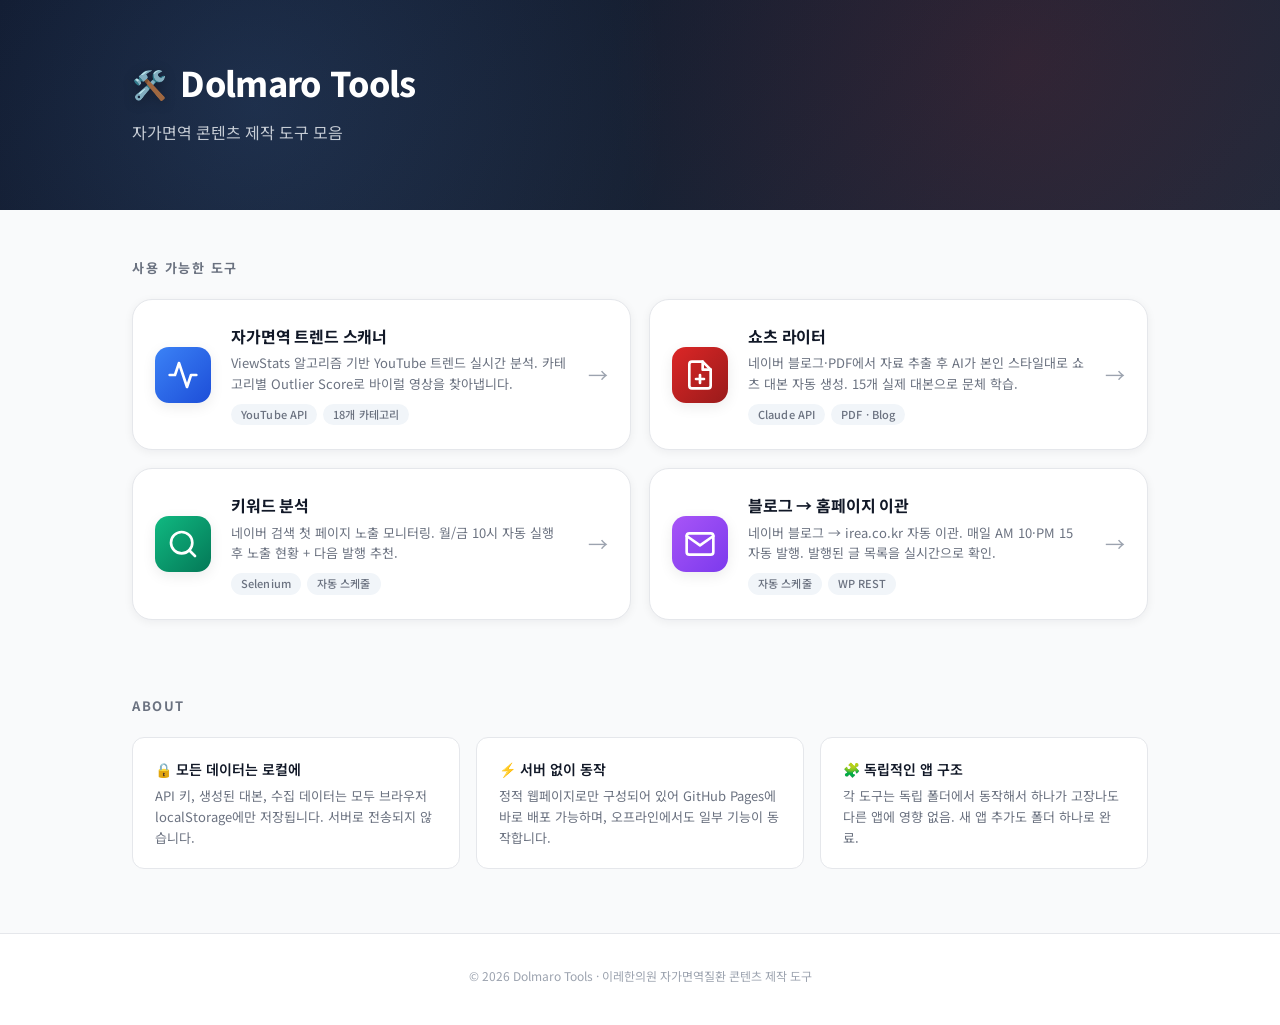
==== index.html @ 262eefbe "blog-migrator: live post list + help section Fetches published posts from irea.co.kr WP REST API (ca" ====
<!DOCTYPE html>
<html lang="ko">
<head>
  <meta charset="UTF-8">
  <meta name="viewport" content="width=device-width, initial-scale=1.0">
  <title>Dolmaro Tools — 자가면역 콘텐츠 제작 도구 모음</title>
  <meta name="description" content="이레한의원 콘텐츠 제작을 위한 웹 도구 허브. 트렌드 분석, 대본 생성, 키워드 분석, 블로그 이관.">
  <meta name="theme-color" content="#0f172a">
  <link rel="icon" type="image/png" href="icons/favicon.png">
  <link rel="stylesheet" href="css/hub.css">
  <link href="https://fonts.googleapis.com/css2?family=Noto+Sans+KR:wght@300;400;500;600;700;800&display=swap" rel="stylesheet">
</head>
<body>
  <header class="hub-header">
    <div class="hub-container">
      <h1 class="hub-brand">
        <span class="brand-mark">🛠️</span>
        Dolmaro Tools
      </h1>
      <p class="hub-tagline">자가면역 콘텐츠 제작 도구 모음</p>
    </div>
  </header>

  <main class="hub-main">
    <div class="hub-container">
      <section class="apps-section">
        <h2 class="section-title">사용 가능한 도구</h2>
        <div class="apps-grid">

          <!-- Trend Scanner -->
          <a href="apps/trend-scanner/" class="app-card" data-accent="blue">
            <div class="card-icon" style="background: linear-gradient(135deg, #3b82f6, #1d4ed8);">
              <svg width="32" height="32" viewBox="0 0 24 24" fill="none" stroke="white" stroke-width="2" stroke-linecap="round" stroke-linejoin="round">
                <polyline points="22 12 18 12 15 21 9 3 6 12 2 12"/>
              </svg>
            </div>
            <div class="card-body">
              <h3 class="card-title">자가면역 트렌드 스캐너</h3>
              <p class="card-desc">ViewStats 알고리즘 기반 YouTube 트렌드 실시간 분석. 카테고리별 Outlier Score로 바이럴 영상을 찾아냅니다.</p>
              <div class="card-meta">
                <span class="tag">YouTube API</span>
                <span class="tag">18개 카테고리</span>
              </div>
            </div>
            <div class="card-arrow">→</div>
          </a>

          <!-- Shorts Writer -->
          <a href="apps/shorts-writer/" class="app-card" data-accent="red">
            <div class="card-icon" style="background: linear-gradient(135deg, #dc2626, #991b1b);">
              <svg width="32" height="32" viewBox="0 0 24 24" fill="none" stroke="white" stroke-width="2" stroke-linecap="round" stroke-linejoin="round">
                <path d="M14 2H6a2 2 0 00-2 2v16a2 2 0 002 2h12a2 2 0 002-2V8z"/>
                <polyline points="14 2 14 8 20 8"/>
                <line x1="12" y1="18" x2="12" y2="12"/>
                <line x1="9" y1="15" x2="15" y2="15"/>
              </svg>
            </div>
            <div class="card-body">
              <h3 class="card-title">쇼츠 라이터</h3>
              <p class="card-desc">네이버 블로그·PDF에서 자료 추출 후 AI가 본인 스타일대로 쇼츠 대본 자동 생성. 15개 실제 대본으로 문체 학습.</p>
              <div class="card-meta">
                <span class="tag">Claude API</span>
                <span class="tag">PDF · Blog</span>
              </div>
            </div>
            <div class="card-arrow">→</div>
          </a>

          <!-- Keyword Analyzer -->
          <a href="apps/keyword-analyzer/" class="app-card" data-accent="green">
            <div class="card-icon" style="background: linear-gradient(135deg, #10b981, #047857);">
              <svg width="32" height="32" viewBox="0 0 24 24" fill="none" stroke="white" stroke-width="2" stroke-linecap="round" stroke-linejoin="round">
                <circle cx="11" cy="11" r="8"/>
                <line x1="21" y1="21" x2="16.65" y2="16.65"/>
              </svg>
            </div>
            <div class="card-body">
              <h3 class="card-title">키워드 분석</h3>
              <p class="card-desc">네이버 검색 첫 페이지 노출 모니터링. 월/금 10시 자동 실행 후 노출 현황 + 다음 발행 추천.</p>
              <div class="card-meta">
                <span class="tag">Selenium</span>
                <span class="tag">자동 스케줄</span>
              </div>
            </div>
            <div class="card-arrow">→</div>
          </a>

          <!-- Blog Migrator -->
          <a href="apps/blog-migrator/" class="app-card" data-accent="purple">
            <div class="card-icon" style="background: linear-gradient(135deg, #a855f7, #7c3aed);">
              <svg width="32" height="32" viewBox="0 0 24 24" fill="none" stroke="white" stroke-width="2" stroke-linecap="round" stroke-linejoin="round">
                <path d="M4 4h16c1.1 0 2 .9 2 2v12c0 1.1-.9 2-2 2H4c-1.1 0-2-.9-2-2V6c0-1.1.9-2 2-2z"/>
                <polyline points="22,6 12,13 2,6"/>
              </svg>
            </div>
            <div class="card-body">
              <h3 class="card-title">블로그 → 홈페이지 이관</h3>
              <p class="card-desc">네이버 블로그 → irea.co.kr 자동 이관. 매일 AM 10·PM 15 자동 발행. 발행된 글 목록을 실시간으로 확인.</p>
              <div class="card-meta">
                <span class="tag">자동 스케줄</span>
                <span class="tag">WP REST</span>
              </div>
            </div>
            <div class="card-arrow">→</div>
          </a>

        </div>
      </section>

      <section class="info-section">
        <h2 class="section-title">About</h2>
        <div class="info-grid">
          <div class="info-item">
            <h4>🔒 모든 데이터는 로컬에</h4>
            <p>API 키, 생성된 대본, 수집 데이터는 모두 브라우저 localStorage에만 저장됩니다. 서버로 전송되지 않습니다.</p>
          </div>
          <div class="info-item">
            <h4>⚡ 서버 없이 동작</h4>
            <p>정적 웹페이지로만 구성되어 있어 GitHub Pages에 바로 배포 가능하며, 오프라인에서도 일부 기능이 동작합니다.</p>
          </div>
          <div class="info-item">
            <h4>🧩 독립적인 앱 구조</h4>
            <p>각 도구는 독립 폴더에서 동작해서 하나가 고장나도 다른 앱에 영향 없음. 새 앱 추가도 폴더 하나로 완료.</p>
          </div>
        </div>
      </section>
    </div>
  </main>

  <footer class="hub-footer">
    <div class="hub-container">
      <p>© 2026 Dolmaro Tools · 이레한의원 자가면역질환 콘텐츠 제작 도구</p>
    </div>
  </footer>

  <script>
    // Unregister any root-scope service worker left over from the old
    // shorts-writer-web / trend-scanner deployments (each app now runs its own
    // SW inside its own subfolder — the hub itself doesn't need one).
    if ('serviceWorker' in navigator) {
      navigator.serviceWorker.getRegistrations().then(regs => {
        for (const r of regs) {
          if (r.scope.replace(location.origin, '') === '/') r.unregister();
        }
      });
    }
  </script>
</body>
</html>
---- css/hub.css ----
/* ============================================================
   Dolmaro Tools — Hub Page
   ============================================================ */

* { box-sizing: border-box; margin: 0; padding: 0; }

:root {
  --bg: #ffffff;
  --bg-soft: #f9fafb;
  --bg-alt: #f1f5f9;
  --text: #111827;
  --text-muted: #6b7280;
  --text-light: #9ca3af;
  --border: #e5e7eb;
  --header-bg: #0f172a;
  --header-text: #f1f5f9;
  --header-accent: #60a5fa;
  --radius: 12px;
  --radius-lg: 20px;
  --shadow-card: 0 2px 10px rgba(15, 23, 42, 0.06);
  --shadow-card-hover: 0 12px 40px rgba(15, 23, 42, 0.12);
}

html, body {
  font-family: 'Noto Sans KR', -apple-system, BlinkMacSystemFont, sans-serif;
  color: var(--text);
  background: var(--bg-soft);
  line-height: 1.6;
  -webkit-font-smoothing: antialiased;
}

a { color: inherit; text-decoration: none; }
a:hover { text-decoration: none; }

/* ------------------------------------------------------------
   Container
   ------------------------------------------------------------ */
.hub-container {
  max-width: 1080px;
  margin: 0 auto;
  padding: 0 32px;
}

/* ------------------------------------------------------------
   Header
   ------------------------------------------------------------ */
.hub-header {
  background: linear-gradient(135deg, #0f172a 0%, #1e293b 100%);
  color: var(--header-text);
  padding: 56px 0 64px;
  position: relative;
  overflow: hidden;
}
.hub-header::before {
  content: "";
  position: absolute;
  inset: 0;
  background:
    radial-gradient(circle at 20% 50%, rgba(96, 165, 250, 0.15) 0%, transparent 40%),
    radial-gradient(circle at 80% 30%, rgba(220, 38, 38, 0.12) 0%, transparent 40%);
  pointer-events: none;
}
.hub-header > * { position: relative; z-index: 1; }

.hub-brand {
  font-size: 34px;
  font-weight: 800;
  letter-spacing: -0.02em;
  display: inline-flex;
  align-items: center;
  gap: 14px;
  color: #fff;
}
.brand-mark {
  font-size: 28px;
  filter: drop-shadow(0 2px 6px rgba(0, 0, 0, 0.3));
}
.hub-tagline {
  margin-top: 10px;
  font-size: 16px;
  color: rgba(241, 245, 249, 0.8);
  font-weight: 400;
}

/* ------------------------------------------------------------
   Main
   ------------------------------------------------------------ */
.hub-main {
  padding: 48px 0 64px;
  min-height: 60vh;
}

.section-title {
  font-size: 13px;
  font-weight: 700;
  text-transform: uppercase;
  letter-spacing: 0.12em;
  color: var(--text-muted);
  margin-bottom: 20px;
}

.apps-section { margin-bottom: 56px; }

/* ------------------------------------------------------------
   App Cards Grid
   ------------------------------------------------------------ */
.apps-grid {
  display: grid;
  grid-template-columns: repeat(auto-fill, minmax(340px, 1fr));
  gap: 18px;
}

.app-card {
  display: grid;
  grid-template-columns: auto 1fr auto;
  align-items: center;
  gap: 20px;
  padding: 24px 22px;
  background: var(--bg);
  border: 1px solid var(--border);
  border-radius: var(--radius-lg);
  box-shadow: var(--shadow-card);
  transition: all 0.2s ease;
  cursor: pointer;
  position: relative;
  overflow: hidden;
}

.app-card::before {
  content: "";
  position: absolute;
  left: 0; top: 0; bottom: 0;
  width: 4px;
  background: transparent;
  transition: background 0.2s;
}

.app-card:hover {
  transform: translateY(-3px);
  box-shadow: var(--shadow-card-hover);
  border-color: transparent;
}

.app-card[data-accent="blue"]:hover::before { background: #3b82f6; }
.app-card[data-accent="red"]:hover::before { background: #dc2626; }
.app-card[data-accent="green"]:hover::before { background: #10b981; }
.app-card[data-accent="purple"]:hover::before { background: #a855f7; }

.app-card.coming-soon {
  opacity: 0.6;
  cursor: not-allowed;
  pointer-events: auto;
}
.app-card.coming-soon:hover {
  transform: none;
  box-shadow: var(--shadow-card);
}

.card-icon {
  width: 56px;
  height: 56px;
  border-radius: 14px;
  display: flex;
  align-items: center;
  justify-content: center;
  flex-shrink: 0;
  box-shadow: 0 4px 14px rgba(0, 0, 0, 0.08);
}

.card-body { min-width: 0; }

.card-title {
  font-size: 16px;
  font-weight: 700;
  color: var(--text);
  margin-bottom: 4px;
  letter-spacing: -0.01em;
}

.card-desc {
  font-size: 13px;
  color: var(--text-muted);
  line-height: 1.55;
  margin-bottom: 10px;
}

.card-meta {
  display: flex;
  gap: 6px;
  flex-wrap: wrap;
}

.tag {
  display: inline-block;
  padding: 2px 10px;
  font-size: 11px;
  font-weight: 500;
  background: var(--bg-alt);
  color: var(--text-muted);
  border-radius: 100px;
  letter-spacing: 0.01em;
}

.app-card.coming-soon .tag {
  background: #fef3c7;
  color: #92400e;
}

.card-arrow {
  font-size: 20px;
  color: var(--text-light);
  transition: color 0.2s, transform 0.2s;
  flex-shrink: 0;
}
.app-card:hover .card-arrow {
  color: var(--text);
  transform: translateX(4px);
}
.app-card.coming-soon:hover .card-arrow {
  transform: none;
  color: var(--text-light);
}

/* ------------------------------------------------------------
   Info Section
   ------------------------------------------------------------ */
.info-section {
  padding-top: 20px;
}

.info-grid {
  display: grid;
  grid-template-columns: repeat(auto-fit, minmax(260px, 1fr));
  gap: 16px;
}

.info-item {
  padding: 20px 22px;
  background: var(--bg);
  border: 1px solid var(--border);
  border-radius: var(--radius);
}

.info-item h4 {
  font-size: 14px;
  font-weight: 600;
  margin-bottom: 6px;
  color: var(--text);
}

.info-item p {
  font-size: 13px;
  color: var(--text-muted);
  line-height: 1.6;
}

/* ------------------------------------------------------------
   Footer
   ------------------------------------------------------------ */
.hub-footer {
  padding: 32px 0 40px;
  border-top: 1px solid var(--border);
  background: var(--bg);
}
.hub-footer p {
  font-size: 12px;
  color: var(--text-light);
  text-align: center;
}

/* ------------------------------------------------------------
   Back-to-hub link (used on each app's index.html)
   ------------------------------------------------------------ */
.back-to-hub {
  position: fixed;
  top: 14px;
  left: 14px;
  z-index: 80;
  display: inline-flex;
  align-items: center;
  gap: 6px;
  padding: 8px 14px;
  background: rgba(15, 23, 42, 0.92);
  color: #fff;
  border-radius: 100px;
  font-size: 12px;
  font-weight: 500;
  box-shadow: 0 4px 14px rgba(0, 0, 0, 0.15);
  backdrop-filter: blur(6px);
  text-decoration: none;
  transition: all 0.15s;
  opacity: 0.85;
}
.back-to-hub:hover {
  opacity: 1;
  transform: translateX(-2px);
  text-decoration: none;
}

/* ------------------------------------------------------------
   Responsive
   ------------------------------------------------------------ */
@media (max-width: 640px) {
  .hub-container { padding: 0 20px; }
  .hub-header { padding: 36px 0 44px; }
  .hub-brand { font-size: 26px; }
  .hub-tagline { font-size: 14px; }
  .apps-grid { grid-template-columns: 1fr; }
  .app-card { padding: 18px 16px; gap: 14px; }
  .card-icon { width: 48px; height: 48px; }
  .card-title { font-size: 15px; }
  .card-desc { font-size: 12px; }
}
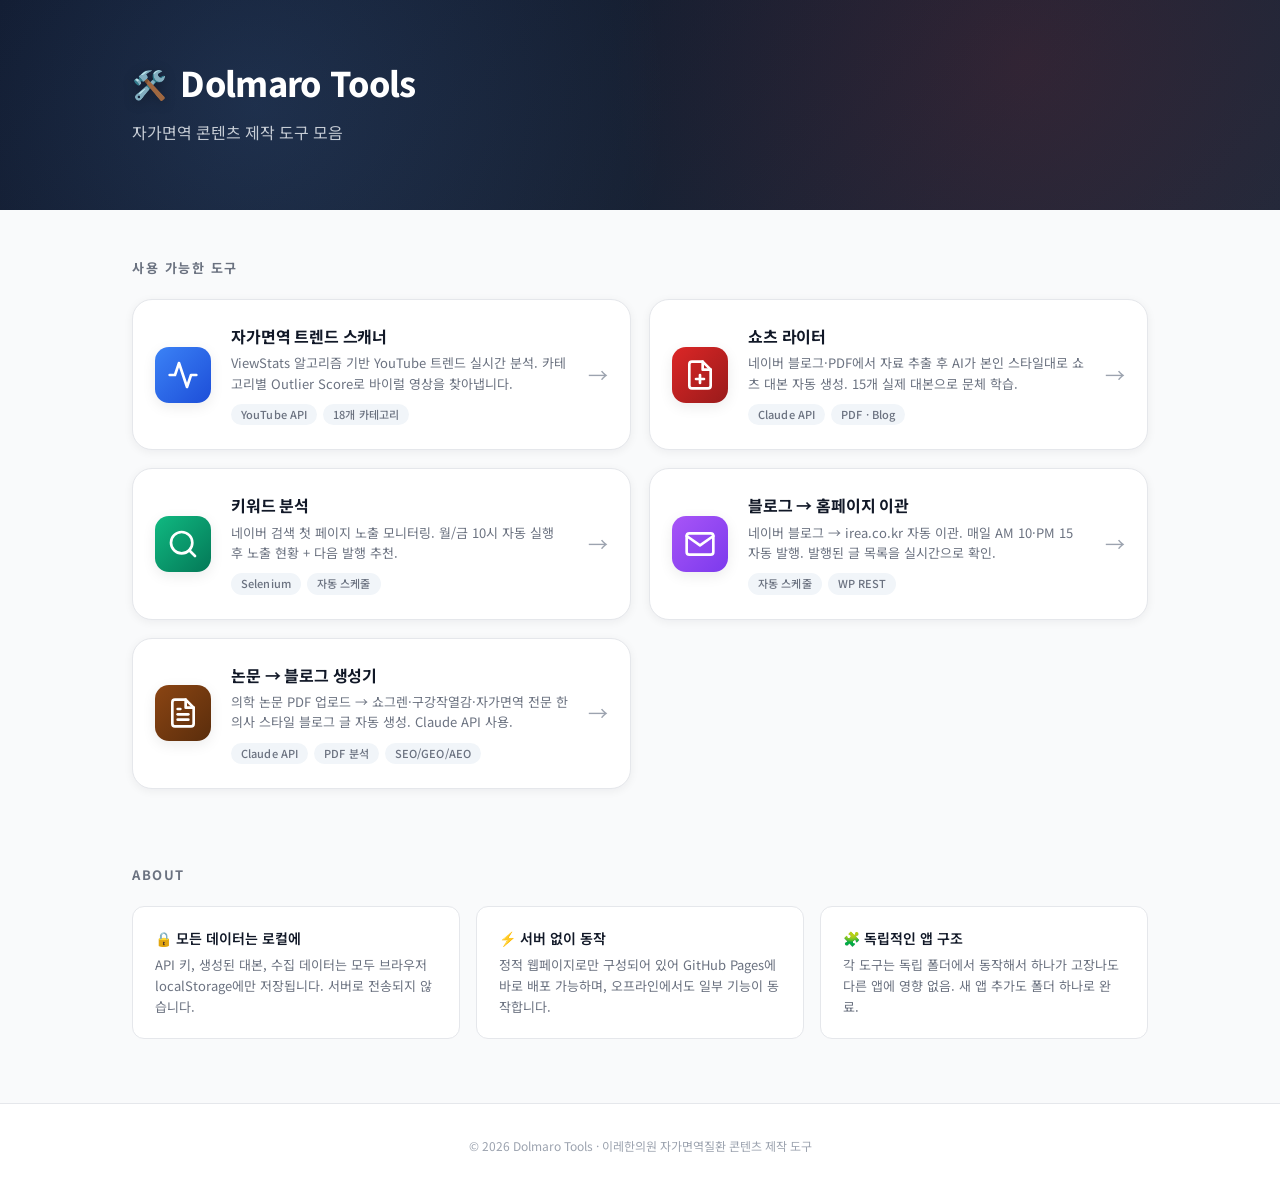
==== commit b5e05574: "blog-generator: port Claude.ai artifact to dolmaro-tools Brings the user's 논문 → 한의학 블로그 생성기 React ar" ====
--- a/index.html
+++ b/index.html
@@ -104,6 +104,29 @@
             <div class="card-arrow">→</div>
           </a>
 
+          <!-- Blog Generator -->
+          <a href="apps/blog-generator/" class="app-card" data-accent="brown">
+            <div class="card-icon" style="background: linear-gradient(135deg, #8b4513, #5a2d0c);">
+              <svg width="32" height="32" viewBox="0 0 24 24" fill="none" stroke="white" stroke-width="2" stroke-linecap="round" stroke-linejoin="round">
+                <path d="M14 2H6a2 2 0 0 0-2 2v16a2 2 0 0 0 2 2h12a2 2 0 0 0 2-2V8z"/>
+                <polyline points="14 2 14 8 20 8"/>
+                <line x1="16" y1="13" x2="8" y2="13"/>
+                <line x1="16" y1="17" x2="8" y2="17"/>
+                <polyline points="10 9 9 9 8 9"/>
+              </svg>
+            </div>
+            <div class="card-body">
+              <h3 class="card-title">논문 → 블로그 생성기</h3>
+              <p class="card-desc">의학 논문 PDF 업로드 → 쇼그렌·구강작열감·자가면역 전문 한의사 스타일 블로그 글 자동 생성. Claude API 사용.</p>
+              <div class="card-meta">
+                <span class="tag">Claude API</span>
+                <span class="tag">PDF 분석</span>
+                <span class="tag">SEO/GEO/AEO</span>
+              </div>
+            </div>
+            <div class="card-arrow">→</div>
+          </a>
+
         </div>
       </section>
 
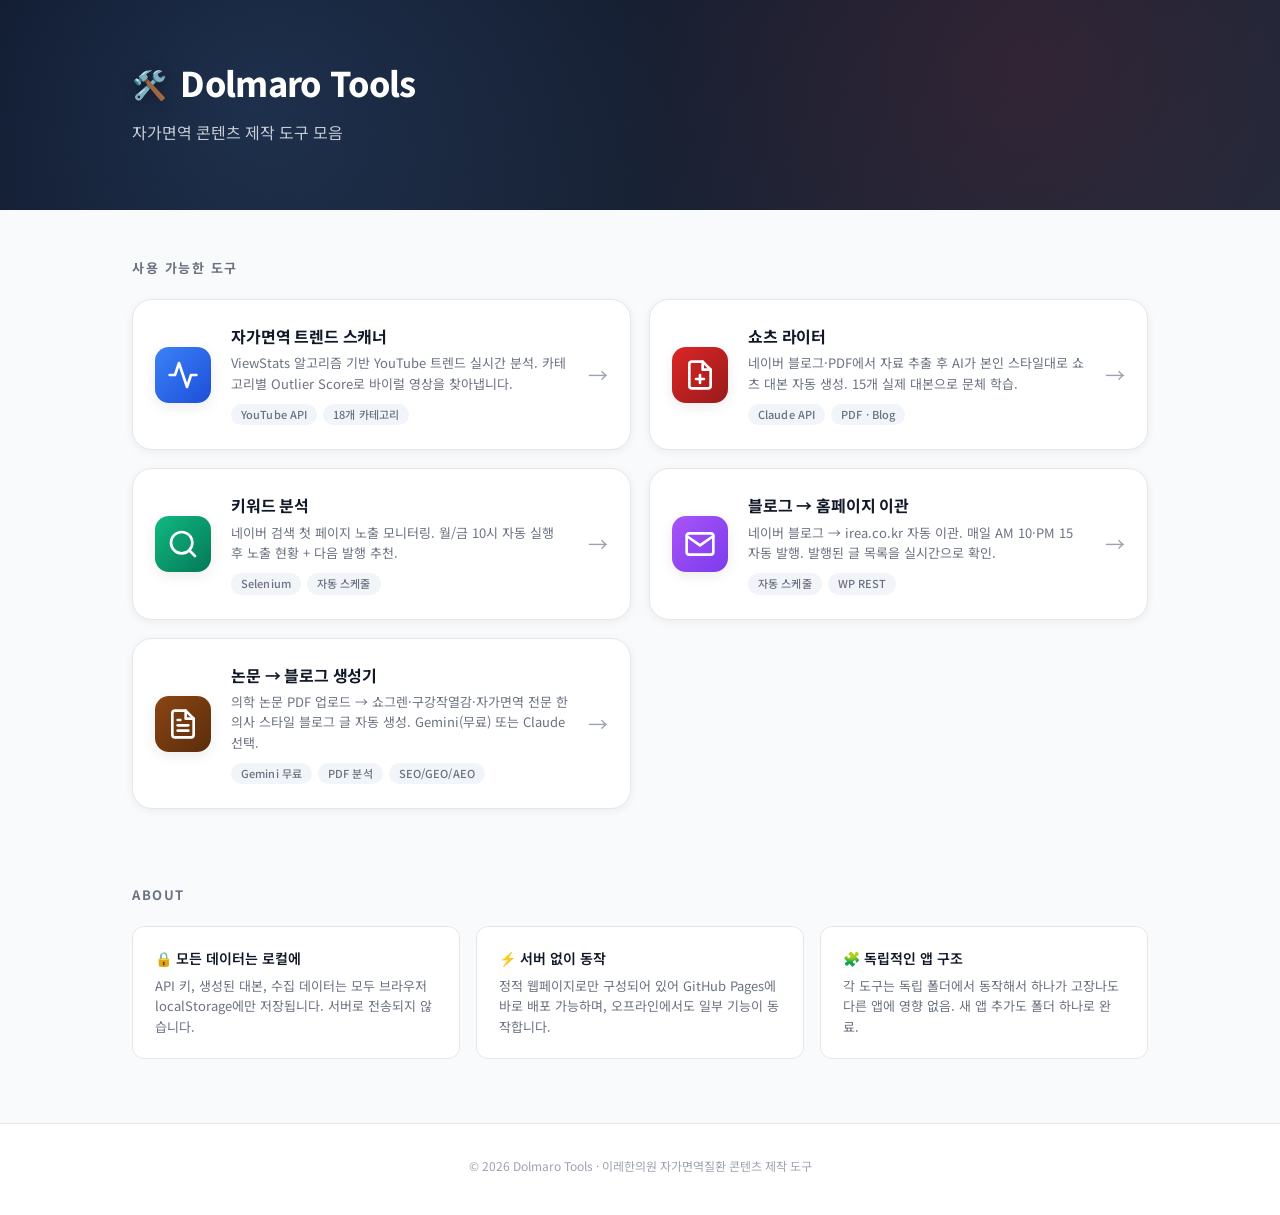
==== commit 4b077093: "blog-generator: add Gemini 2.5 Pro as free-tier provider User asked to avoid paid API calls. Added G" ====
--- a/index.html
+++ b/index.html
@@ -117,9 +117,9 @@
             </div>
             <div class="card-body">
               <h3 class="card-title">논문 → 블로그 생성기</h3>
-              <p class="card-desc">의학 논문 PDF 업로드 → 쇼그렌·구강작열감·자가면역 전문 한의사 스타일 블로그 글 자동 생성. Claude API 사용.</p>
+              <p class="card-desc">의학 논문 PDF 업로드 → 쇼그렌·구강작열감·자가면역 전문 한의사 스타일 블로그 글 자동 생성. Gemini(무료) 또는 Claude 선택.</p>
               <div class="card-meta">
-                <span class="tag">Claude API</span>
+                <span class="tag">Gemini 무료</span>
                 <span class="tag">PDF 분석</span>
                 <span class="tag">SEO/GEO/AEO</span>
               </div>
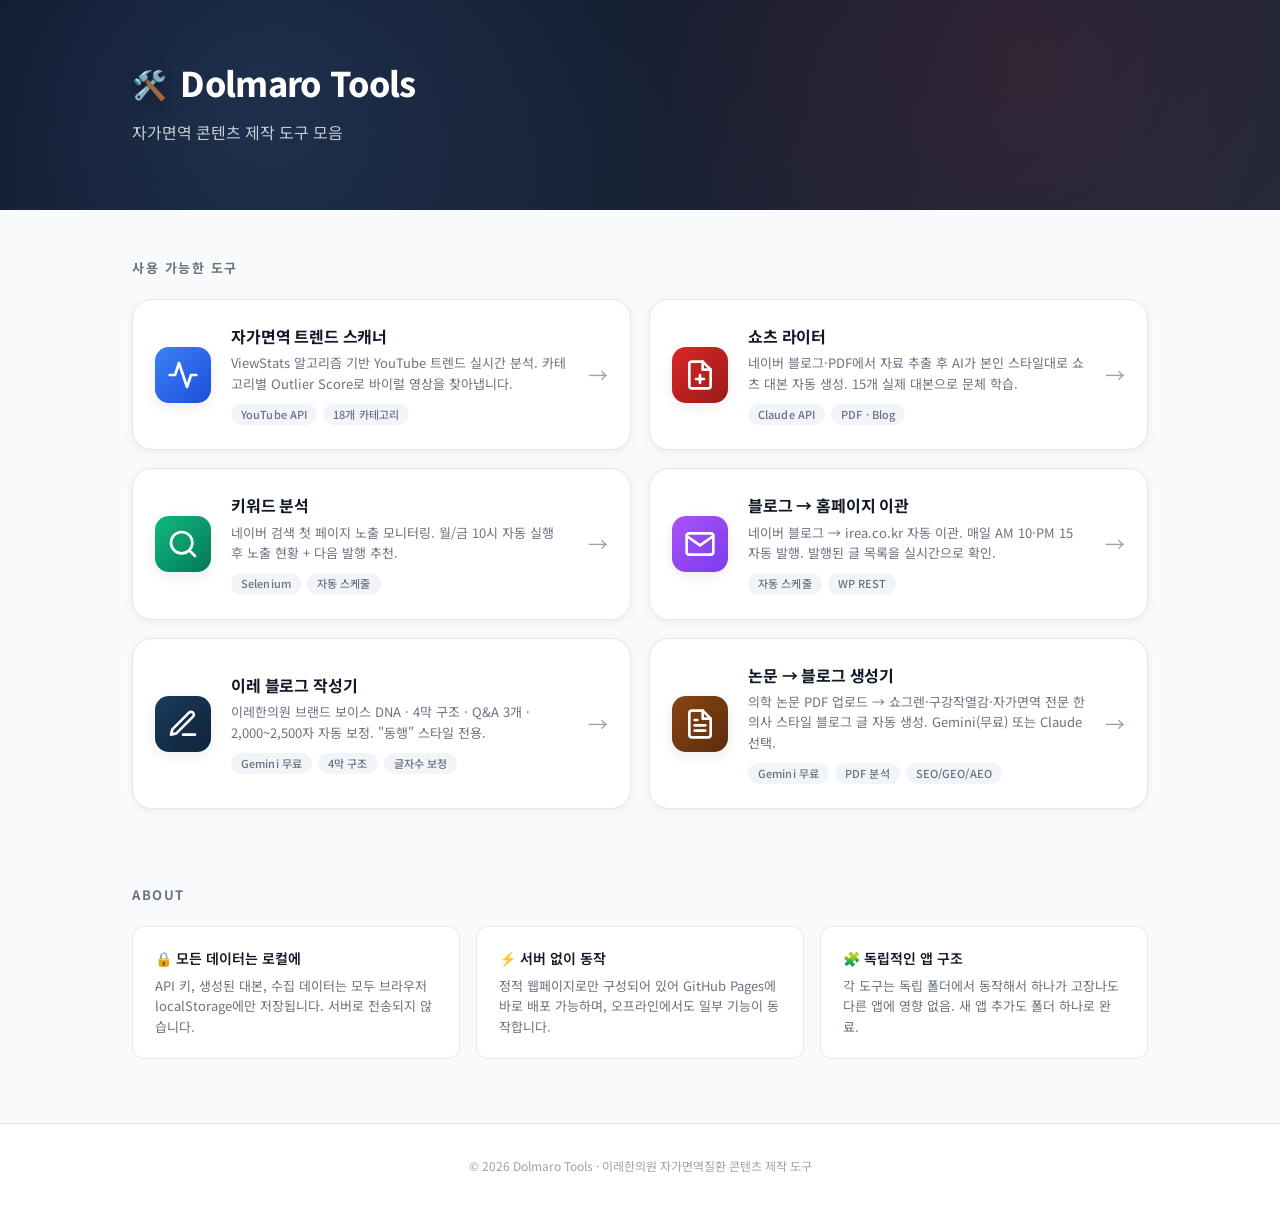
==== commit a93dcc26: "blog-writer: port 이레 브랜드 보이스 generator (second variant) Second research-paper-to-blog app, distinct " ====
--- a/index.html
+++ b/index.html
@@ -104,6 +104,26 @@
             <div class="card-arrow">→</div>
           </a>
 
+          <!-- Blog Writer (Irea brand voice) -->
+          <a href="apps/blog-writer/" class="app-card" data-accent="navy">
+            <div class="card-icon" style="background: linear-gradient(135deg, #1a3a5c, #0f2438);">
+              <svg width="32" height="32" viewBox="0 0 24 24" fill="none" stroke="white" stroke-width="2" stroke-linecap="round" stroke-linejoin="round">
+                <path d="M12 20h9"/>
+                <path d="M16.5 3.5a2.121 2.121 0 0 1 3 3L7 19l-4 1 1-4L16.5 3.5z"/>
+              </svg>
+            </div>
+            <div class="card-body">
+              <h3 class="card-title">이레 블로그 작성기</h3>
+              <p class="card-desc">이레한의원 브랜드 보이스 DNA · 4막 구조 · Q&A 3개 · 2,000~2,500자 자동 보정. "동행" 스타일 전용.</p>
+              <div class="card-meta">
+                <span class="tag">Gemini 무료</span>
+                <span class="tag">4막 구조</span>
+                <span class="tag">글자수 보정</span>
+              </div>
+            </div>
+            <div class="card-arrow">→</div>
+          </a>
+
           <!-- Blog Generator -->
           <a href="apps/blog-generator/" class="app-card" data-accent="brown">
             <div class="card-icon" style="background: linear-gradient(135deg, #8b4513, #5a2d0c);">
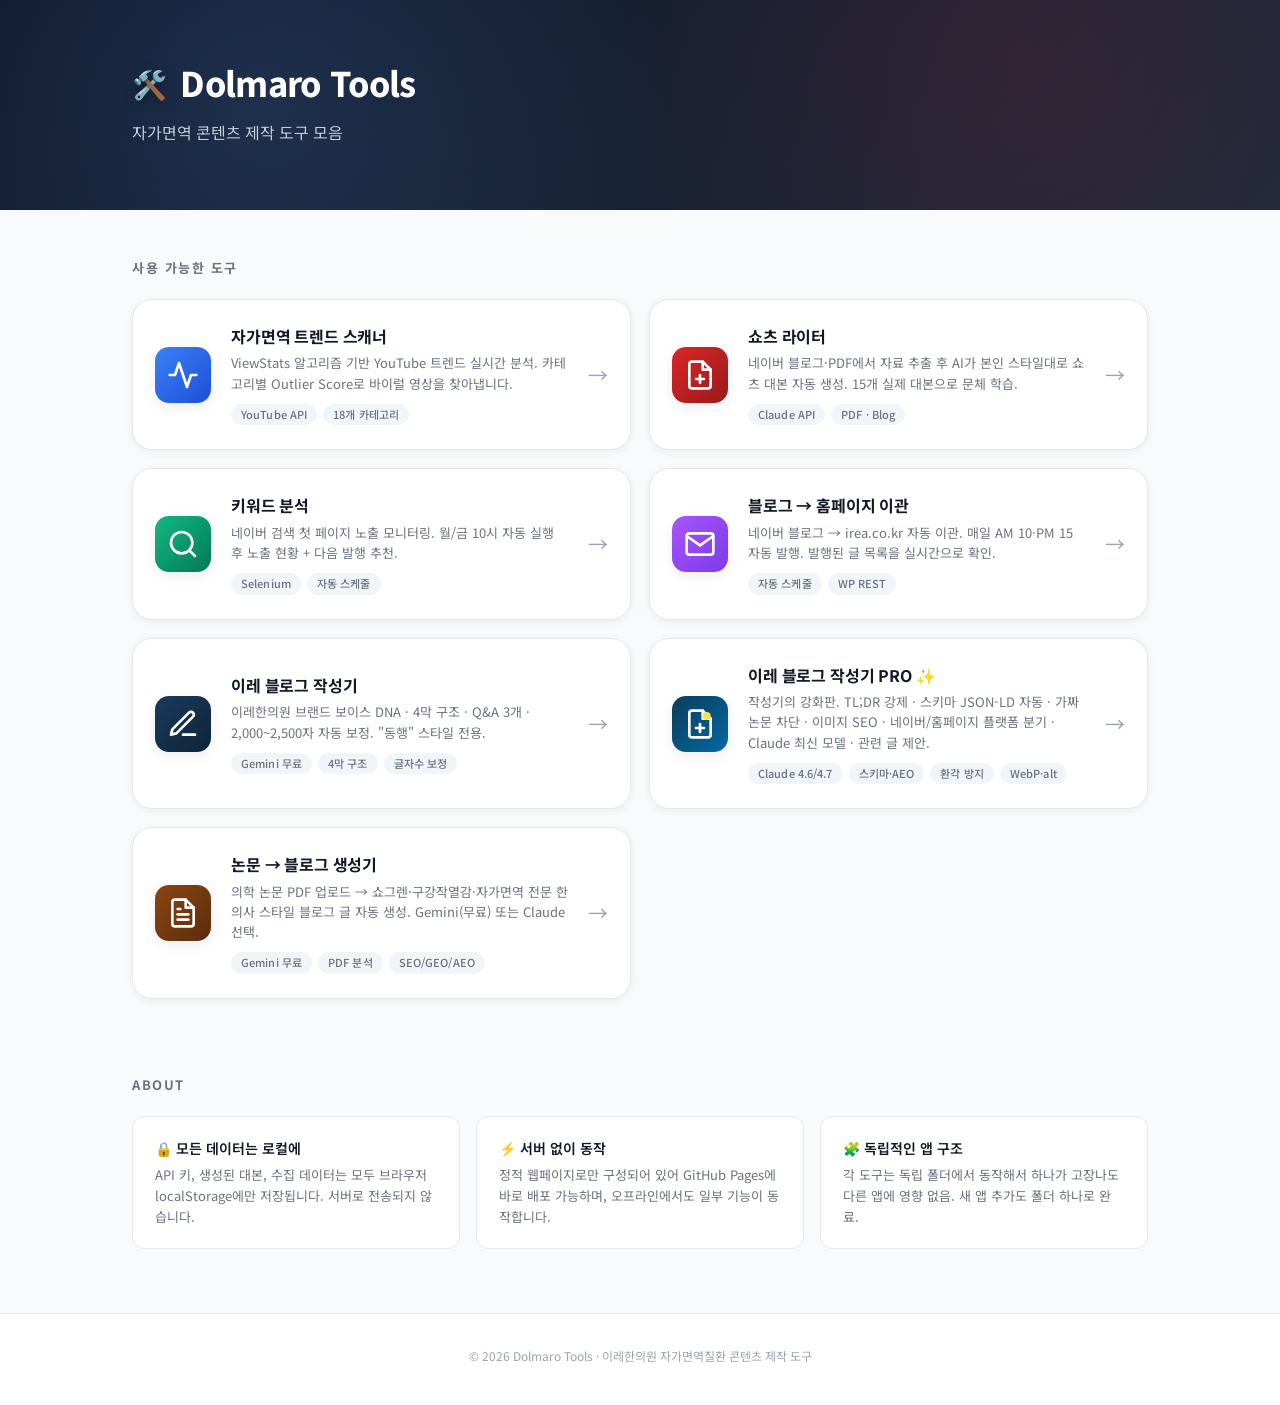
==== commit 2b921ceb: "blog-writer-pro: new app with SEO/AEO/GEO upgrades - TL;DR block + FAQPage/MedicalWebPage/Breadcrumb" ====
--- a/index.html
+++ b/index.html
@@ -124,6 +124,30 @@
             <div class="card-arrow">→</div>
           </a>
 
+          <!-- Blog Writer PRO -->
+          <a href="apps/blog-writer-pro/" class="app-card" data-accent="navy">
+            <div class="card-icon" style="background: linear-gradient(135deg, #0b3d5c, #0369a1);">
+              <svg width="32" height="32" viewBox="0 0 24 24" fill="none" stroke="white" stroke-width="2" stroke-linecap="round" stroke-linejoin="round">
+                <path d="M14 2H6a2 2 0 0 0-2 2v16a2 2 0 0 0 2 2h12a2 2 0 0 0 2-2V8z"/>
+                <polyline points="14 2 14 8 20 8"/>
+                <line x1="12" y1="18" x2="12" y2="12"/>
+                <line x1="9" y1="15" x2="15" y2="15"/>
+                <circle cx="17" cy="6" r="3" fill="#fde047" stroke="none"/>
+              </svg>
+            </div>
+            <div class="card-body">
+              <h3 class="card-title">이레 블로그 작성기 PRO ✨</h3>
+              <p class="card-desc">작성기의 강화판. TL;DR 강제 · 스키마 JSON-LD 자동 · 가짜 논문 차단 · 이미지 SEO · 네이버/홈페이지 플랫폼 분기 · Claude 최신 모델 · 관련 글 제안.</p>
+              <div class="card-meta">
+                <span class="tag">Claude 4.6/4.7</span>
+                <span class="tag">스키마·AEO</span>
+                <span class="tag">환각 방지</span>
+                <span class="tag">WebP·alt</span>
+              </div>
+            </div>
+            <div class="card-arrow">→</div>
+          </a>
+
           <!-- Blog Generator -->
           <a href="apps/blog-generator/" class="app-card" data-accent="brown">
             <div class="card-icon" style="background: linear-gradient(135deg, #8b4513, #5a2d0c);">
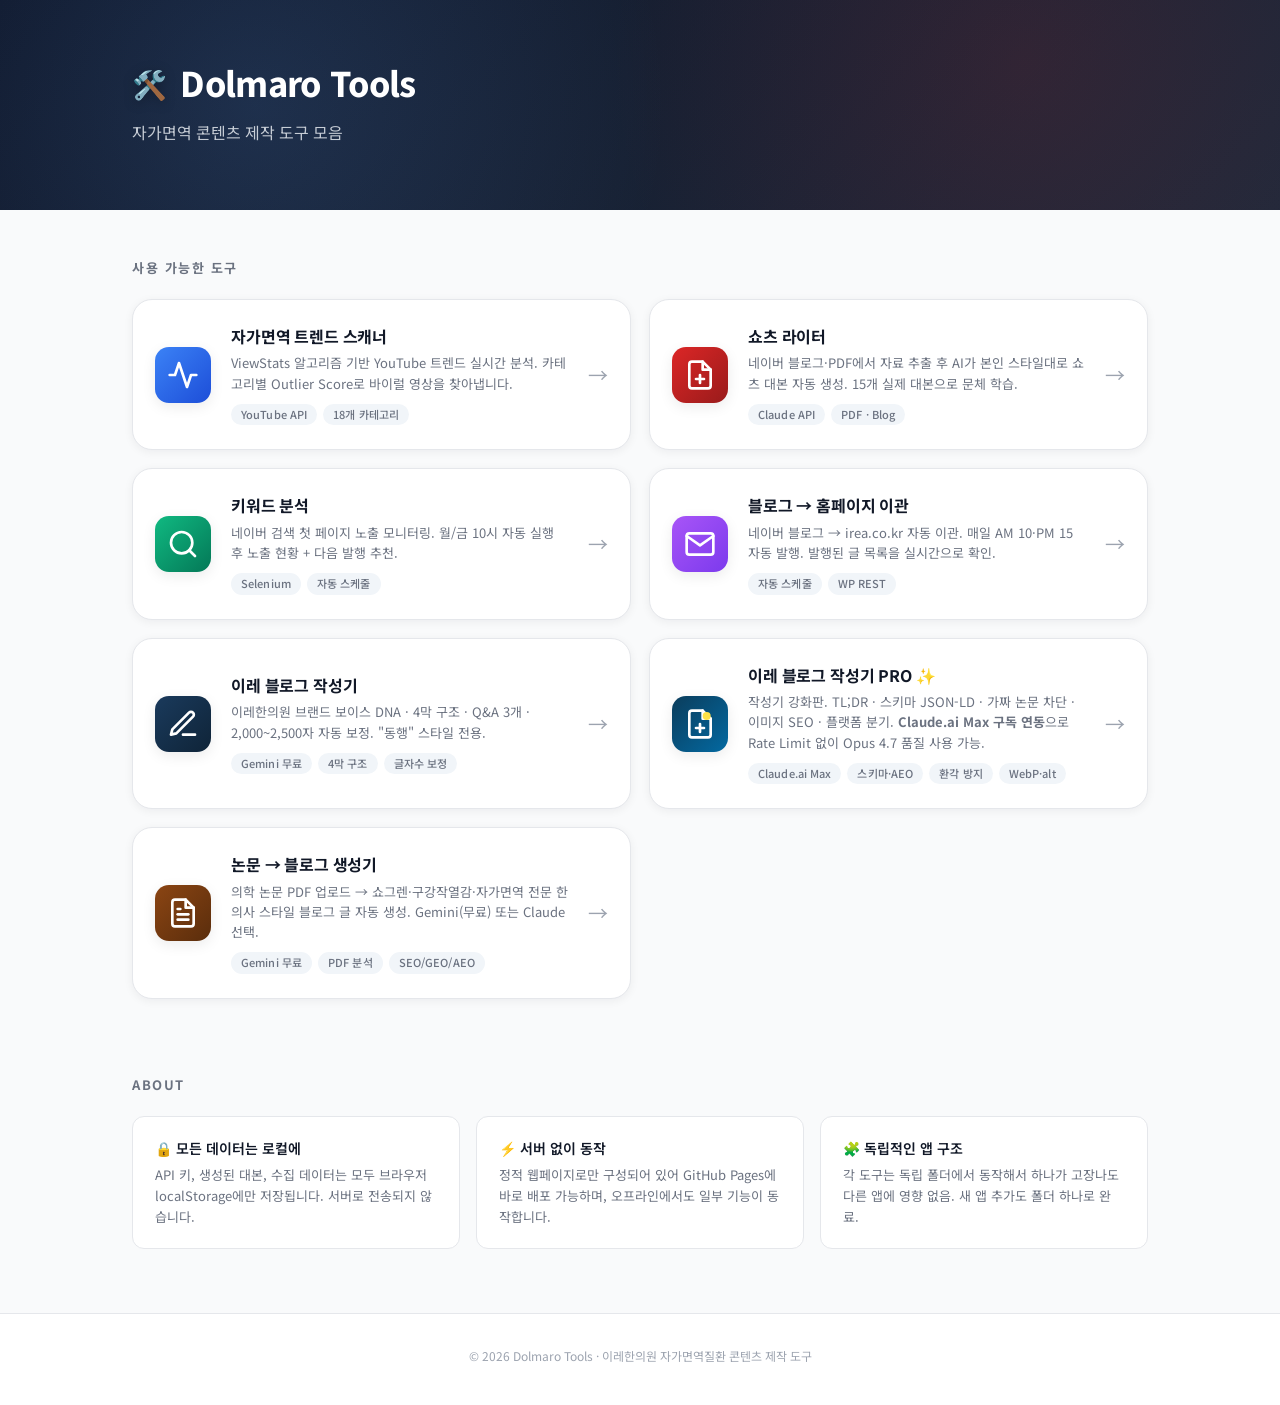
==== commit 98721be9: "blog-writer-pro: add Claude.ai Max copy-paste workflow - Third provider "Claude.ai" (no API key, use" ====
--- a/index.html
+++ b/index.html
@@ -137,9 +137,9 @@
             </div>
             <div class="card-body">
               <h3 class="card-title">이레 블로그 작성기 PRO ✨</h3>
-              <p class="card-desc">작성기의 강화판. TL;DR 강제 · 스키마 JSON-LD 자동 · 가짜 논문 차단 · 이미지 SEO · 네이버/홈페이지 플랫폼 분기 · Claude 최신 모델 · 관련 글 제안.</p>
-              <div class="card-meta">
-                <span class="tag">Claude 4.6/4.7</span>
+              <p class="card-desc">작성기 강화판. TL;DR · 스키마 JSON-LD · 가짜 논문 차단 · 이미지 SEO · 플랫폼 분기. <strong>Claude.ai Max 구독 연동</strong>으로 Rate Limit 없이 Opus 4.7 품질 사용 가능.</p>
+              <div class="card-meta">
+                <span class="tag">Claude.ai Max</span>
                 <span class="tag">스키마·AEO</span>
                 <span class="tag">환각 방지</span>
                 <span class="tag">WebP·alt</span>
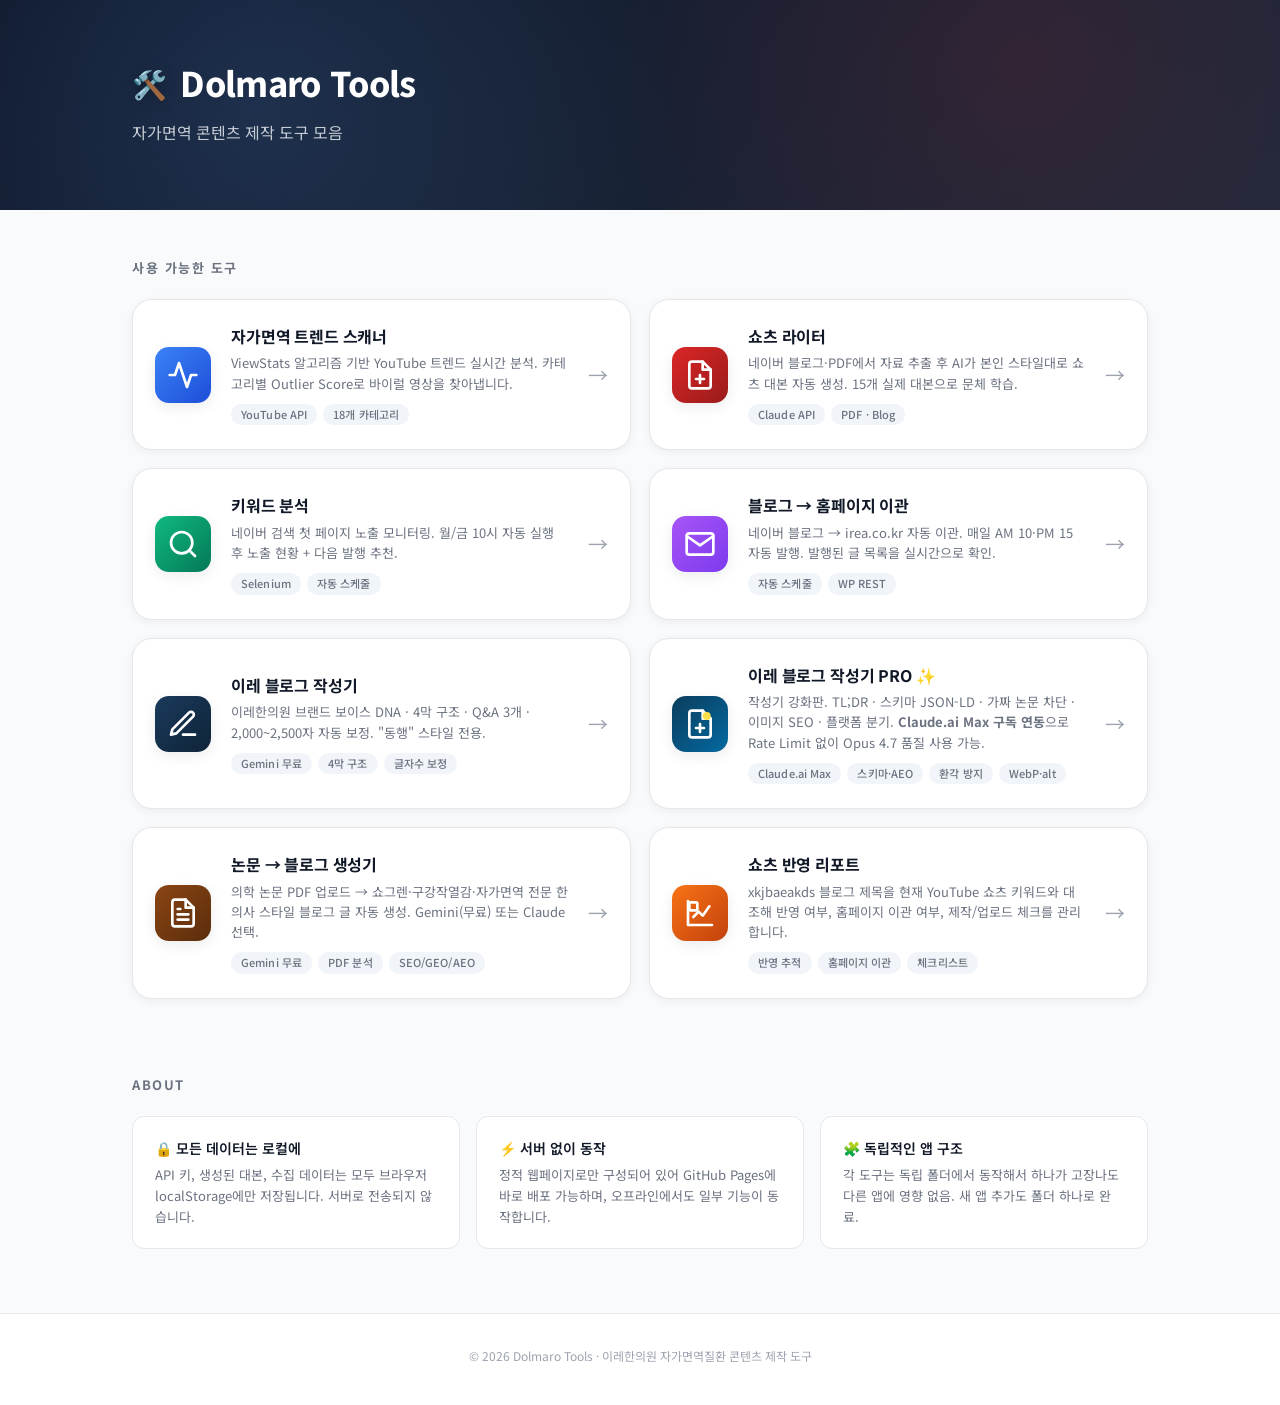
==== commit 48a06eda: "Add shorts coverage report app" ====
--- a/index.html
+++ b/index.html
@@ -171,6 +171,27 @@
             <div class="card-arrow">→</div>
           </a>
 
+          <!-- Shorts Coverage Report -->
+          <a href="apps/xkjbaeakds-shorts-report/" class="app-card" data-accent="orange">
+            <div class="card-icon" style="background: linear-gradient(135deg, #f97316, #c2410c);">
+              <svg width="32" height="32" viewBox="0 0 24 24" fill="none" stroke="white" stroke-width="2" stroke-linecap="round" stroke-linejoin="round">
+                <path d="M3 3v18h18"/>
+                <path d="M7 15l4-4 3 3 5-7"/>
+                <rect x="4" y="4" width="6" height="6" rx="1" ry="1"/>
+              </svg>
+            </div>
+            <div class="card-body">
+              <h3 class="card-title">쇼츠 반영 리포트</h3>
+              <p class="card-desc">xkjbaeakds 블로그 제목을 현재 YouTube 쇼츠 키워드와 대조해 반영 여부, 홈페이지 이관 여부, 제작/업로드 체크를 관리합니다.</p>
+              <div class="card-meta">
+                <span class="tag">반영 추적</span>
+                <span class="tag">홈페이지 이관</span>
+                <span class="tag">체크리스트</span>
+              </div>
+            </div>
+            <div class="card-arrow">→</div>
+          </a>
+
         </div>
       </section>
 
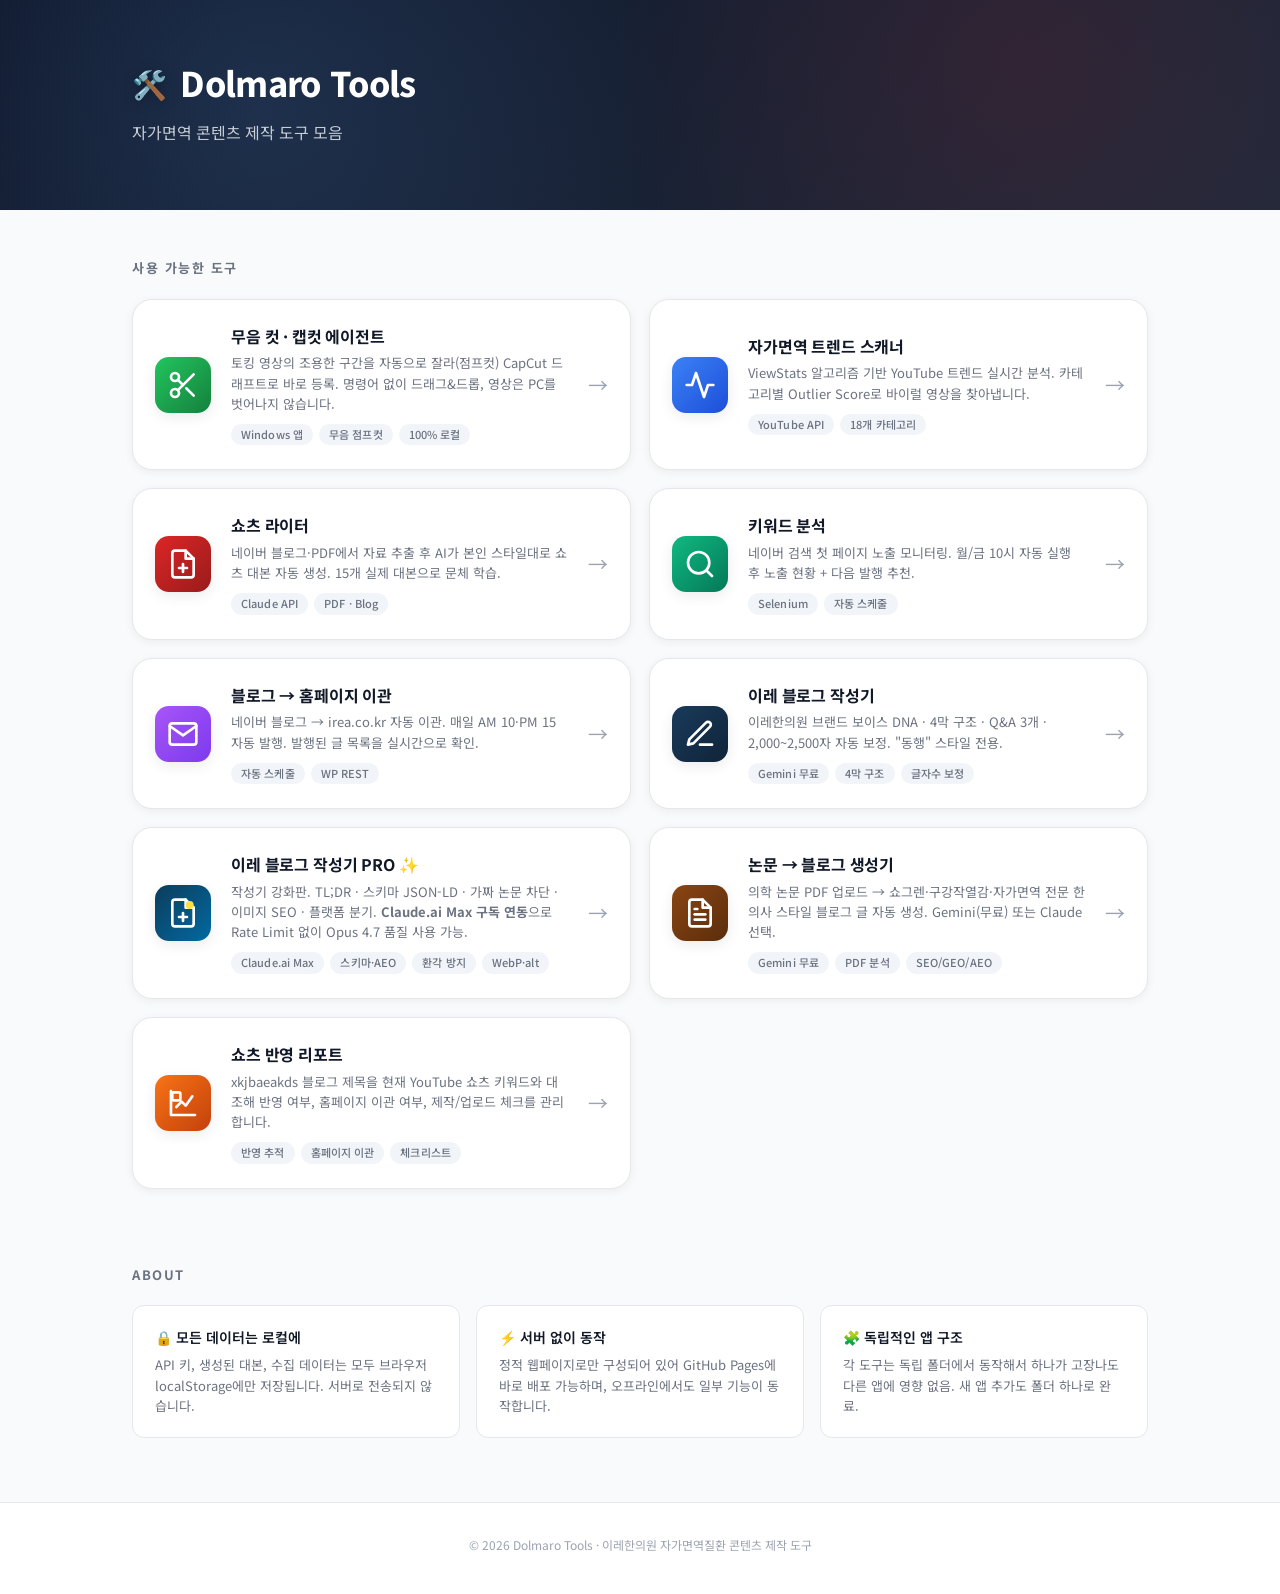
==== commit 57fe1add: "feat: 무음 컷 캡컷 에이전트 추가 (apps/capcut-agent) - 토킹 영상 무음 점프컷 → CapCut 드래프트 자동 등록 Windows 앱 - 랜딩 페이지 + ca" ====
--- a/index.html
+++ b/index.html
@@ -27,6 +27,29 @@
         <h2 class="section-title">사용 가능한 도구</h2>
         <div class="apps-grid">
 
+          <!-- CapCut Agent (무음 컷) -->
+          <a href="apps/capcut-agent/" class="app-card" data-accent="green">
+            <div class="card-icon" style="background: linear-gradient(135deg, #22c55e, #15803d);">
+              <svg width="32" height="32" viewBox="0 0 24 24" fill="none" stroke="white" stroke-width="2" stroke-linecap="round" stroke-linejoin="round">
+                <circle cx="6" cy="6" r="3"/>
+                <circle cx="6" cy="18" r="3"/>
+                <line x1="20" y1="4" x2="8.12" y2="15.88"/>
+                <line x1="14.47" y1="14.48" x2="20" y2="20"/>
+                <line x1="8.12" y1="8.12" x2="12" y2="12"/>
+              </svg>
+            </div>
+            <div class="card-body">
+              <h3 class="card-title">무음 컷 · 캡컷 에이전트</h3>
+              <p class="card-desc">토킹 영상의 조용한 구간을 자동으로 잘라(점프컷) CapCut 드래프트로 바로 등록. 명령어 없이 드래그&드롭, 영상은 PC를 벗어나지 않습니다.</p>
+              <div class="card-meta">
+                <span class="tag">Windows 앱</span>
+                <span class="tag">무음 점프컷</span>
+                <span class="tag">100% 로컬</span>
+              </div>
+            </div>
+            <div class="card-arrow">→</div>
+          </a>
+
           <!-- Trend Scanner -->
           <a href="apps/trend-scanner/" class="app-card" data-accent="blue">
             <div class="card-icon" style="background: linear-gradient(135deg, #3b82f6, #1d4ed8);">
